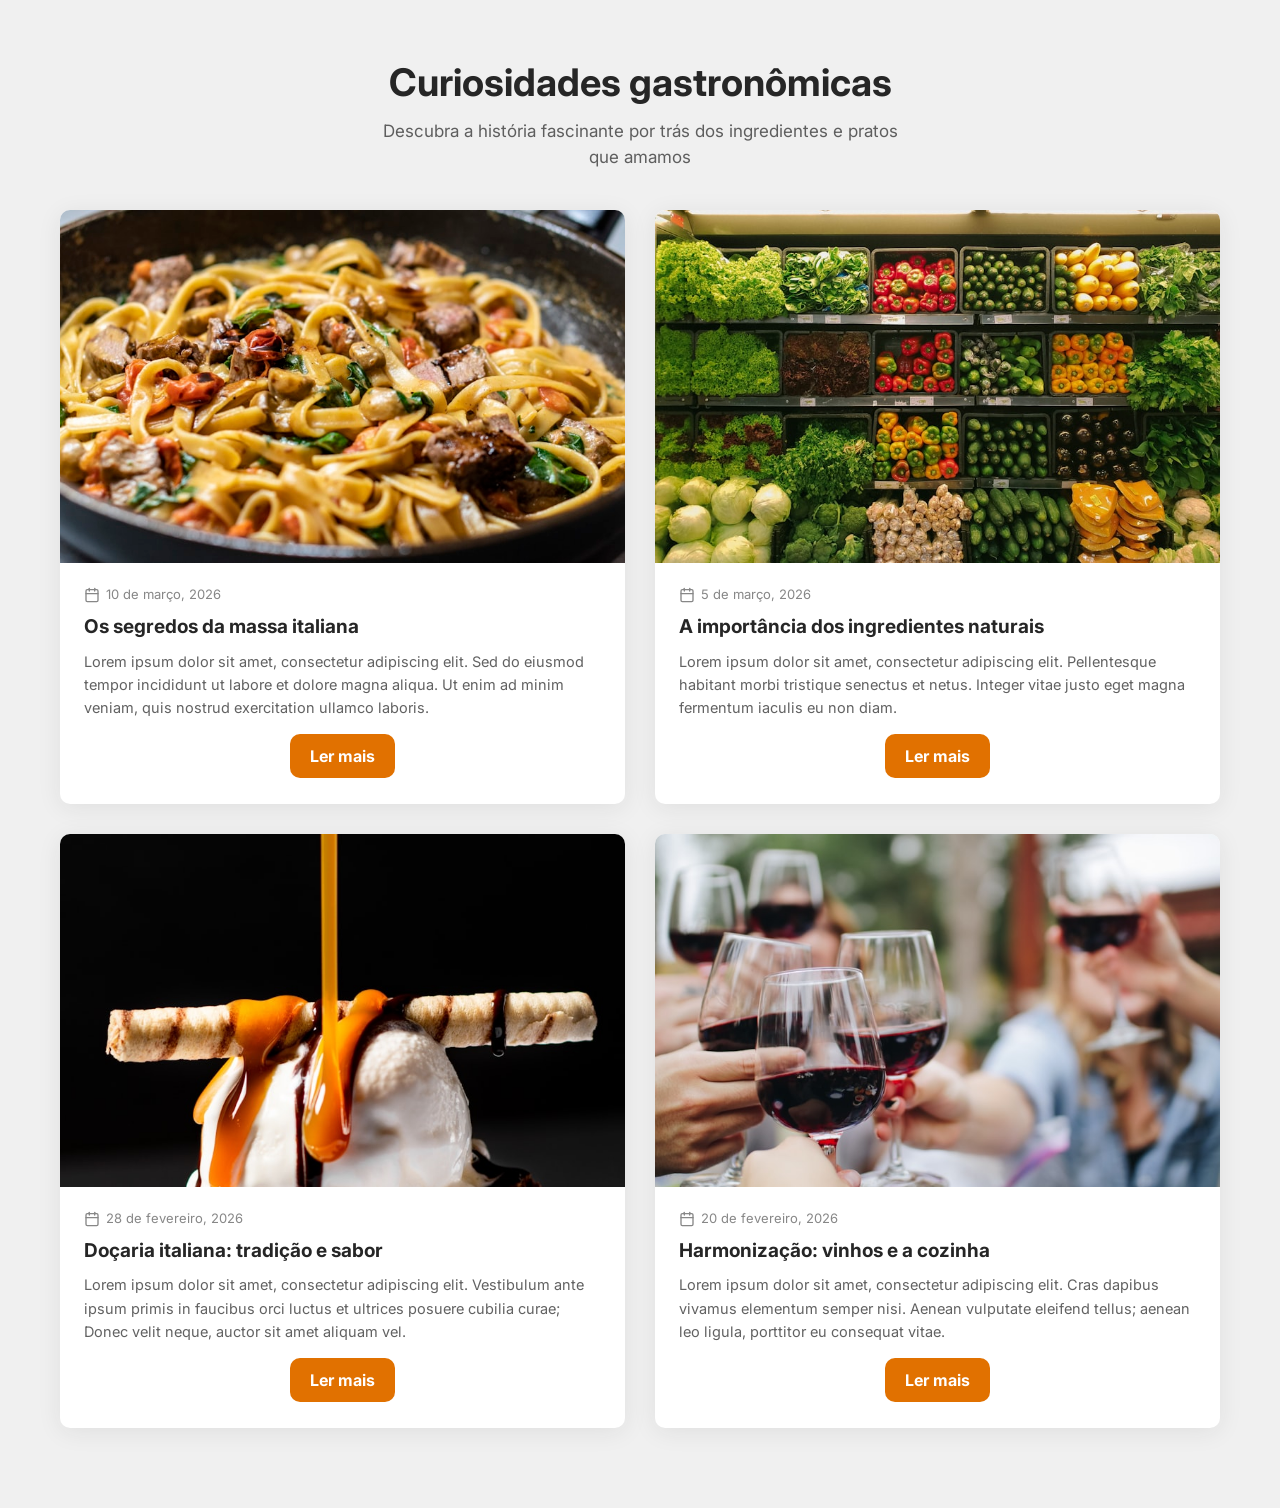
==== blog.html @ 9b5b537d "criação da página de blog" ====
<!doctype html>
<html lang="pt-br">
  <head>
    <meta charset="UTF-8" />
    <meta name="viewport" content="width=device-width, initial-scale=1.0" />
    <title>Restaurante do Apollo</title>
    <link rel="stylesheet" href="styles/blog.css" />
  </head>
  <body>
    <section id="blog-hero" class="blog-hero">
      <h1>Curiosidades gastronômicas</h1>
      <p class="blog-hero__subtitle">
        Descubra a história fascinante por trás dos ingredientes e pratos que
        amamos
      </p>
    </section>
    <section id="blog-posts" class="blog-posts" aria-label="Lista de artigos">
      <div class="blog-grid">
        <article class="blog-card">
          <figure class="blog-card__media">
            <img
              src="assets/blog-massa.jpg"
              alt="Penne ao molho de tomate com manjericão fresco."
              width="800"
              height="520"
              loading="lazy"
              decoding="async"
            />
          </figure>
          <div class="blog-card__body">
            <p class="blog-card__date">
              <img
                class="blog-card__date-icon"
                src="assets/icons/blog-calendario.svg"
                alt=""
                width="16"
                height="16"
                decoding="async"
              />
              <span>10 de março, 2026</span>
            </p>
            <h2 class="blog-card__title">Os segredos da massa italiana</h2>
            <p class="blog-card__excerpt">
              Lorem ipsum dolor sit amet, consectetur adipiscing elit. Sed do
              eiusmod tempor incididunt ut labore et dolore magna aliqua. Ut
              enim ad minim veniam, quis nostrud exercitation ullamco laboris.
            </p>
            <a class="button blog-card__cta" href="#">Ler mais</a>
          </div>
        </article>
        <article class="blog-card">
          <figure class="blog-card__media">
            <img
              src="assets/blog-ingredientes.jpg"
              alt="Temperos e ervas frescas para a cozinha italiana."
              width="800"
              height="520"
              loading="lazy"
              decoding="async"
            />
          </figure>
          <div class="blog-card__body">
            <p class="blog-card__date">
              <img
                class="blog-card__date-icon"
                src="assets/icons/blog-calendario.svg"
                alt=""
                width="16"
                height="16"
                decoding="async"
              />
              <span>5 de março, 2026</span>
            </p>
            <h2 class="blog-card__title">
              A importância dos ingredientes naturais
            </h2>
            <p class="blog-card__excerpt">
              Lorem ipsum dolor sit amet, consectetur adipiscing elit.
              Pellentesque habitant morbi tristique senectus et netus. Integer
              vitae justo eget magna fermentum iaculis eu non diam.
            </p>
            <a class="button blog-card__cta" href="#">Ler mais</a>
          </div>
        </article>
        <article class="blog-card">
          <figure class="blog-card__media">
            <img
              src="assets/blog-doce.jpg"
              alt="Sobremesa de chocolate com morangos."
              width="800"
              height="520"
              loading="lazy"
              decoding="async"
            />
          </figure>
          <div class="blog-card__body">
            <p class="blog-card__date">
              <img
                class="blog-card__date-icon"
                src="assets/icons/blog-calendario.svg"
                alt=""
                width="16"
                height="16"
                decoding="async"
              />
              <span>28 de fevereiro, 2026</span>
            </p>
            <h2 class="blog-card__title">Doçaria italiana: tradição e sabor</h2>
            <p class="blog-card__excerpt">
              Lorem ipsum dolor sit amet, consectetur adipiscing elit.
              Vestibulum ante ipsum primis in faucibus orci luctus et ultrices
              posuere cubilia curae; Donec velit neque, auctor sit amet aliquam
              vel.
            </p>
            <a class="button blog-card__cta" href="#">Ler mais</a>
          </div>
        </article>
        <article class="blog-card">
          <figure class="blog-card__media">
            <img
              src="assets/blog-vinho.jpg"
              alt="Vinho tinto sendo servido em taça."
              width="800"
              height="520"
              loading="lazy"
              decoding="async"
            />
          </figure>
          <div class="blog-card__body">
            <p class="blog-card__date">
              <img
                class="blog-card__date-icon"
                src="assets/icons/blog-calendario.svg"
                alt=""
                width="16"
                height="16"
                decoding="async"
              />
              <span>20 de fevereiro, 2026</span>
            </p>
            <h2 class="blog-card__title">Harmonização: vinhos e a cozinha</h2>
            <p class="blog-card__excerpt">
              Lorem ipsum dolor sit amet, consectetur adipiscing elit. Cras
              dapibus vivamus elementum semper nisi. Aenean vulputate eleifend
              tellus; aenean leo ligula, porttitor eu consequat vitae.
            </p>
            <a class="button blog-card__cta" href="#">Ler mais</a>
          </div>
        </article>
      </div>
    </section>
  </body>
</html>
---- styles/blog.css ----
@import url("https://fonts.googleapis.com/css2?family=Inter:ital,opsz,wght@0,14..32,100..900;1,14..32,100..900&display=swap");

:root {
  --dark-orange-color: #e17100;
  --dark-orange-hover: #c55f00;
  --light-orange-color: #fef3c6;
  --black-color: #262626;
  --gray-color: #f0f0f0;
}

* {
  margin: 0;
  padding: 0;
  box-sizing: border-box;
  font-family: "Inter", sans-serif;
}

html {
  font-size: 62.5%;
}

body {
  font-size: 1.6rem;
  background-color: var(--gray-color);
  color: var(--black-color);
  line-height: 1.5;
}

.blog-hero {
  padding: 6rem 2rem 4rem;
  text-align: center;
  max-width: 72rem;
  margin: 0 auto;
}

.blog-hero h1 {
  font-size: clamp(2.8rem, 4vw, 3.8rem);
  font-weight: 700;
  color: var(--black-color);
  margin-bottom: 1.2rem;
  line-height: 1.2;
}

.blog-hero__subtitle {
  font-size: 1.7rem;
  font-weight: 400;
  color: var(--black-color);
  opacity: 0.72;
  line-height: 1.55;
  max-width: 52rem;
  margin: 0 auto;
}

.blog-posts {
  padding: 0 2rem 8rem;
  max-width: 120rem;
  margin: 0 auto;
}

.blog-grid {
  display: grid;
  grid-template-columns: repeat(2, 1fr);
  gap: 3rem;
  align-items: stretch;
}

.blog-card {
  background-color: #fff;
  border-radius: 1rem;
  box-shadow: 0 0.4rem 2.4rem rgba(38, 38, 38, 0.08);
  overflow: hidden;
  display: flex;
  flex-direction: column;
}

.blog-card__media {
  margin: 0;
  overflow: hidden;
  aspect-ratio: 16 / 10;
}

.blog-card__media img {
  width: 100%;
  height: 100%;
  display: block;
  object-fit: cover;
  object-position: center;
}

.blog-card__body {
  padding: 2.2rem 2.4rem 2.6rem;
  display: flex;
  flex-direction: column;
  flex-grow: 1;
}

.blog-card__date {
  display: flex;
  align-items: center;
  gap: 0.6rem;
  font-size: 1.3rem;
  color: var(--black-color);
  opacity: 0.55;
  margin-bottom: 1rem;
}

.blog-card__date-icon {
  flex-shrink: 0;
  width: 1.6rem;
  height: 1.6rem;
  display: block;
  object-fit: contain;
}

.blog-card__title {
  font-size: 1.9rem;
  font-weight: 700;
  color: var(--black-color);
  margin-bottom: 1rem;
  line-height: 1.3;
}

.blog-card__excerpt {
  font-size: 1.45rem;
  color: var(--black-color);
  opacity: 0.72;
  line-height: 1.6;
  flex-grow: 1;
}

.button {
  border: none;
  background-color: var(--dark-orange-color);
  color: white;
  font-weight: 700;
  font-size: 1.6rem;
  padding: 1rem 2rem;
  border-radius: 10px;
  cursor: pointer;
  transition: background-color 0.2s ease;
}

.button:hover {
  background-color: var(--dark-orange-hover);
}

a.button {
  text-decoration: none;
}

.blog-card__cta {
  display: block;
  width: fit-content;
  margin: 1.5rem auto 0;
  text-align: center;
}

@media (max-width: 768px) {
  .blog-hero {
    padding: 4rem 1.6rem 3rem;
  }

  .blog-posts {
    padding: 0 1.6rem 6rem;
  }

  .blog-grid {
    grid-template-columns: 1fr;
    gap: 2.5rem;
  }
}
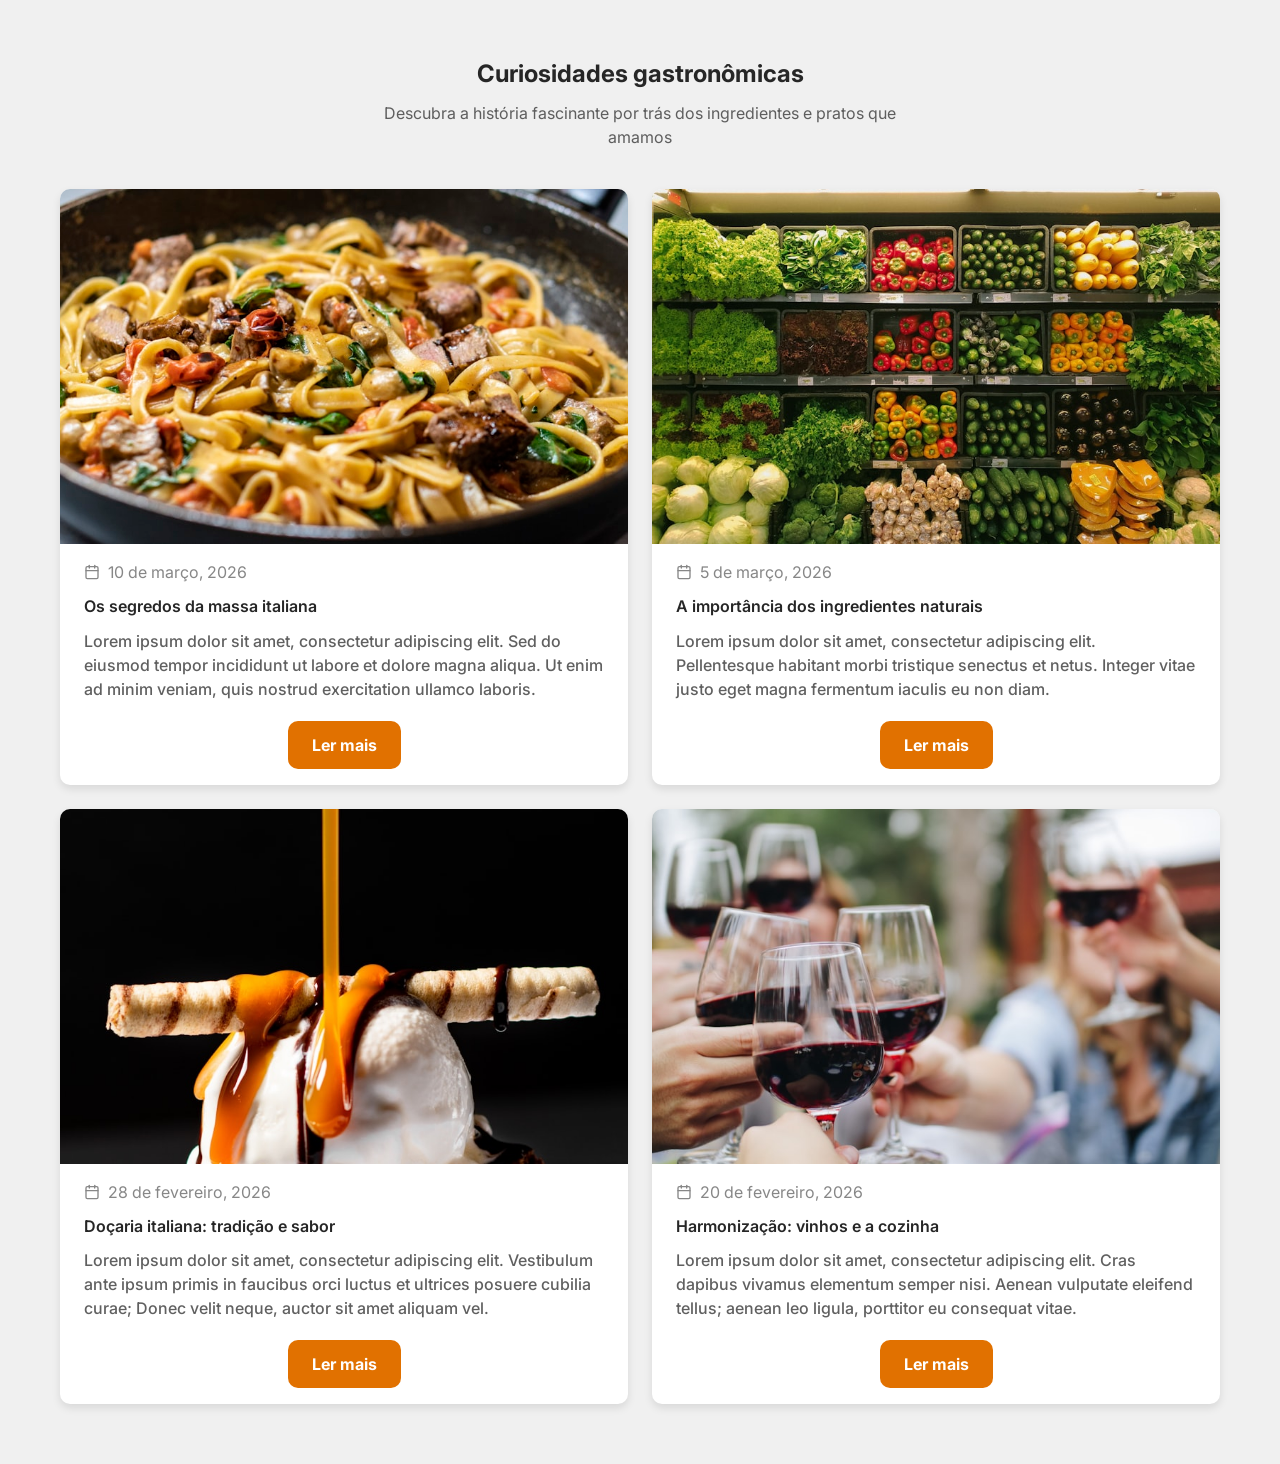
==== commit 5ebccf9a: "refatoração completa do front-end" ====
--- a/blog.html
+++ b/blog.html
@@ -3,151 +3,162 @@
   <head>
     <meta charset="UTF-8" />
     <meta name="viewport" content="width=device-width, initial-scale=1.0" />
-    <title>Restaurante do Apollo</title>
+    <title>Blog - Apollo Restaurante</title>
+    <link rel="stylesheet" href="styles/global.css" />
     <link rel="stylesheet" href="styles/blog.css" />
   </head>
   <body>
-    <section id="blog-hero" class="blog-hero">
-      <h1>Curiosidades gastronômicas</h1>
-      <p class="blog-hero__subtitle">
-        Descubra a história fascinante por trás dos ingredientes e pratos que
-        amamos
-      </p>
-    </section>
-    <section id="blog-posts" class="blog-posts" aria-label="Lista de artigos">
-      <div class="blog-grid">
-        <article class="blog-card">
-          <figure class="blog-card__media">
-            <img
-              src="assets/blog-massa.jpg"
-              alt="Penne ao molho de tomate com manjericão fresco."
-              width="800"
-              height="520"
-              loading="lazy"
-              decoding="async"
-            />
-          </figure>
-          <div class="blog-card__body">
-            <p class="blog-card__date">
+    <main>
+      <section class="blog-banner">
+        <h1>Curiosidades gastronômicas</h1>
+        <p class="blog-banner__subtitle">
+          Descubra a história fascinante por trás dos ingredientes e pratos que
+          amamos
+        </p>
+      </section>
+
+      <section class="blog-list">
+        <div class="blog-grid">
+          <article class="blog-card">
+            <figure class="blog-card__media">
               <img
-                class="blog-card__date-icon"
-                src="assets/icons/blog-calendario.svg"
-                alt=""
-                width="16"
-                height="16"
+                src="assets/images/blog/post-pasta.jpg"
+                alt="Penne ao molho de tomate com manjericão fresco."
+                width="800"
+                height="520"
+                loading="lazy"
                 decoding="async"
               />
-              <span>10 de março, 2026</span>
-            </p>
-            <h2 class="blog-card__title">Os segredos da massa italiana</h2>
-            <p class="blog-card__excerpt">
-              Lorem ipsum dolor sit amet, consectetur adipiscing elit. Sed do
-              eiusmod tempor incididunt ut labore et dolore magna aliqua. Ut
-              enim ad minim veniam, quis nostrud exercitation ullamco laboris.
-            </p>
-            <a class="button blog-card__cta" href="#">Ler mais</a>
-          </div>
-        </article>
-        <article class="blog-card">
-          <figure class="blog-card__media">
-            <img
-              src="assets/blog-ingredientes.jpg"
-              alt="Temperos e ervas frescas para a cozinha italiana."
-              width="800"
-              height="520"
-              loading="lazy"
-              decoding="async"
-            />
-          </figure>
-          <div class="blog-card__body">
-            <p class="blog-card__date">
+            </figure>
+            <div class="blog-card__body">
+              <p class="blog-card__date">
+                <img
+                  class="blog-card__date-icon"
+                  src="assets/icons/blog/calendar.svg"
+                  alt=""
+                  width="16"
+                  height="16"
+                  decoding="async"
+                />
+                <span>10 de março, 2026</span>
+              </p>
+              <h2 class="blog-card__title">Os segredos da massa italiana</h2>
+              <p class="blog-card__excerpt">
+                Lorem ipsum dolor sit amet, consectetur adipiscing elit. Sed do
+                eiusmod tempor incididunt ut labore et dolore magna aliqua. Ut
+                enim ad minim veniam, quis nostrud exercitation ullamco laboris.
+              </p>
+              <a class="button blog-card__action" href="article-detail.html"
+                >Ler mais</a
+              >
+            </div>
+          </article>
+
+          <article class="blog-card">
+            <figure class="blog-card__media">
               <img
-                class="blog-card__date-icon"
-                src="assets/icons/blog-calendario.svg"
-                alt=""
-                width="16"
-                height="16"
+                src="assets/images/blog/post-ingredients.jpg"
+                alt="Temperos e ervas frescas para a cozinha italiana."
+                width="800"
+                height="520"
+                loading="lazy"
                 decoding="async"
               />
-              <span>5 de março, 2026</span>
-            </p>
-            <h2 class="blog-card__title">
-              A importância dos ingredientes naturais
-            </h2>
-            <p class="blog-card__excerpt">
-              Lorem ipsum dolor sit amet, consectetur adipiscing elit.
-              Pellentesque habitant morbi tristique senectus et netus. Integer
-              vitae justo eget magna fermentum iaculis eu non diam.
-            </p>
-            <a class="button blog-card__cta" href="#">Ler mais</a>
-          </div>
-        </article>
-        <article class="blog-card">
-          <figure class="blog-card__media">
-            <img
-              src="assets/blog-doce.jpg"
-              alt="Sobremesa de chocolate com morangos."
-              width="800"
-              height="520"
-              loading="lazy"
-              decoding="async"
-            />
-          </figure>
-          <div class="blog-card__body">
-            <p class="blog-card__date">
+            </figure>
+            <div class="blog-card__body">
+              <p class="blog-card__date">
+                <img
+                  class="blog-card__date-icon"
+                  src="assets/icons/blog/calendar.svg"
+                  alt=""
+                  width="16"
+                  height="16"
+                  decoding="async"
+                />
+                <span>5 de março, 2026</span>
+              </p>
+              <h2 class="blog-card__title">
+                A importância dos ingredientes naturais
+              </h2>
+              <p class="blog-card__excerpt">
+                Lorem ipsum dolor sit amet, consectetur adipiscing elit.
+                Pellentesque habitant morbi tristique senectus et netus. Integer
+                vitae justo eget magna fermentum iaculis eu non diam.
+              </p>
+              <a class="button blog-card__action" href="#">Ler mais</a>
+            </div>
+          </article>
+
+          <article class="blog-card">
+            <figure class="blog-card__media">
               <img
-                class="blog-card__date-icon"
-                src="assets/icons/blog-calendario.svg"
-                alt=""
-                width="16"
-                height="16"
+                src="assets/images/blog/post-dessert.jpg"
+                alt="Sobremesa de chocolate com morangos."
+                width="800"
+                height="520"
+                loading="lazy"
                 decoding="async"
               />
-              <span>28 de fevereiro, 2026</span>
-            </p>
-            <h2 class="blog-card__title">Doçaria italiana: tradição e sabor</h2>
-            <p class="blog-card__excerpt">
-              Lorem ipsum dolor sit amet, consectetur adipiscing elit.
-              Vestibulum ante ipsum primis in faucibus orci luctus et ultrices
-              posuere cubilia curae; Donec velit neque, auctor sit amet aliquam
-              vel.
-            </p>
-            <a class="button blog-card__cta" href="#">Ler mais</a>
-          </div>
-        </article>
-        <article class="blog-card">
-          <figure class="blog-card__media">
-            <img
-              src="assets/blog-vinho.jpg"
-              alt="Vinho tinto sendo servido em taça."
-              width="800"
-              height="520"
-              loading="lazy"
-              decoding="async"
-            />
-          </figure>
-          <div class="blog-card__body">
-            <p class="blog-card__date">
+            </figure>
+            <div class="blog-card__body">
+              <p class="blog-card__date">
+                <img
+                  class="blog-card__date-icon"
+                  src="assets/icons/blog/calendar.svg"
+                  alt=""
+                  width="16"
+                  height="16"
+                  decoding="async"
+                />
+                <span>28 de fevereiro, 2026</span>
+              </p>
+              <h2 class="blog-card__title">
+                Doçaria italiana: tradição e sabor
+              </h2>
+              <p class="blog-card__excerpt">
+                Lorem ipsum dolor sit amet, consectetur adipiscing elit.
+                Vestibulum ante ipsum primis in faucibus orci luctus et ultrices
+                posuere cubilia curae; Donec velit neque, auctor sit amet
+                aliquam vel.
+              </p>
+              <a class="button blog-card__action" href="#">Ler mais</a>
+            </div>
+          </article>
+
+          <article class="blog-card">
+            <figure class="blog-card__media">
               <img
-                class="blog-card__date-icon"
-                src="assets/icons/blog-calendario.svg"
-                alt=""
-                width="16"
-                height="16"
+                src="assets/images/blog/post-wine.jpg"
+                alt="Vinho tinto sendo servido em taça."
+                width="800"
+                height="520"
+                loading="lazy"
                 decoding="async"
               />
-              <span>20 de fevereiro, 2026</span>
-            </p>
-            <h2 class="blog-card__title">Harmonização: vinhos e a cozinha</h2>
-            <p class="blog-card__excerpt">
-              Lorem ipsum dolor sit amet, consectetur adipiscing elit. Cras
-              dapibus vivamus elementum semper nisi. Aenean vulputate eleifend
-              tellus; aenean leo ligula, porttitor eu consequat vitae.
-            </p>
-            <a class="button blog-card__cta" href="#">Ler mais</a>
-          </div>
-        </article>
-      </div>
-    </section>
+            </figure>
+            <div class="blog-card__body">
+              <p class="blog-card__date">
+                <img
+                  class="blog-card__date-icon"
+                  src="assets/icons/blog/calendar.svg"
+                  alt=""
+                  width="16"
+                  height="16"
+                  decoding="async"
+                />
+                <span>20 de fevereiro, 2026</span>
+              </p>
+              <h2 class="blog-card__title">Harmonização: vinhos e a cozinha</h2>
+              <p class="blog-card__excerpt">
+                Lorem ipsum dolor sit amet, consectetur adipiscing elit. Cras
+                dapibus vivamus elementum semper nisi. Aenean vulputate eleifend
+                tellus; aenean leo ligula, porttitor eu consequat vitae.
+              </p>
+              <a class="button blog-card__action" href="#">Ler mais</a>
+            </div>
+          </article>
+        </div>
+      </section>
+    </main>
   </body>
 </html>
--- a/styles/global.css
+++ b/styles/global.css
@@ -0,0 +1,171 @@
+@import url("https://fonts.googleapis.com/css2?family=Inter:ital,opsz,wght@0,14..32,100..900;1,14..32,100..900&display=swap");
+
+:root {
+  --color-orange: #e17100;
+  --color-orange-hover: #c55f00;
+  --color-light-orange: #fef3c6;
+  --color-black: #262626;
+  --color-gray: #f0f0f0;
+  --color-white: #fff;
+
+  /* Espaçamento (base 1.6rem ≈ rhythm) */
+  --space-xs: 0.8rem;
+  --space-sm: 1.2rem;
+  --space-md: 1.6rem;
+  --space-lg: 2.4rem;
+  --space-xl: 4rem;
+  --space-2xl: 6rem;
+  --section-inline: 2rem;
+  --section-block: var(--space-2xl);
+  --container-max: 120rem;
+  --radius-md: 1rem;
+  --gap-section: var(--space-lg);
+  --gap-grid: var(--space-lg);
+  --stack-gap: var(--space-md);
+}
+
+*,
+*::before,
+*::after {
+  margin: 0;
+  padding: 0;
+  box-sizing: border-box;
+}
+
+html {
+  font-size: 62.5%;
+  /* clip não força overflow-y: auto (ao contrário de hidden), evita 2ª barra vertical */
+  overflow-x: clip;
+}
+
+@supports not (overflow: clip) {
+  html {
+    overflow-x: hidden;
+  }
+}
+
+body {
+  font-family: "Inter", sans-serif;
+  font-size: 1.6rem;
+  color: var(--color-black);
+  line-height: 1.5;
+}
+
+img {
+  display: block;
+  max-width: 100%;
+  height: auto;
+}
+
+.button {
+  display: inline-block;
+  border: none;
+  background-color: var(--color-orange);
+  color: var(--color-white);
+  font-family: inherit;
+  font-weight: 700;
+  font-size: inherit;
+  padding: var(--space-sm) var(--space-lg);
+  border-radius: var(--radius-md);
+  cursor: pointer;
+  text-decoration: none;
+  text-align: center;
+  transition: background-color 0.2s ease;
+}
+
+.button:hover {
+  background-color: var(--color-orange-hover);
+}
+
+/* ---- Títulos de seção (preferir h2 + classe para hierarquia da página) ---- */
+.section-heading {
+  font-size: 2.4rem;
+  font-weight: 700;
+  line-height: 1.2;
+  color: var(--color-black);
+  text-align: center;
+  margin: 0 0 var(--space-xl);
+}
+
+@media (min-width: 686px) {
+  .section-heading {
+    font-size: 3.5vw;
+  }
+}
+
+@media (min-width: 914px) {
+  .section-heading {
+    font-size: 3.2rem;
+  }
+}
+
+/* ---- Lista de cards (flex + wrap): quebra linha conforme a quantidade e a largura ---- */
+.card-list {
+  width: 100%;
+  display: flex;
+  flex-wrap: wrap;
+  gap: var(--gap-grid);
+  justify-content: center;
+  align-items: stretch;
+}
+
+/* Itens: base ~300px (30rem com root 62.5%) antes de quebrar linha */
+.card-list > * {
+  flex: 1 1 28rem;
+  min-width: 0;
+  max-width: 100%;
+}
+
+/* Card com ícone circular (destaques, MVV, serviços) */
+.feature-card {
+  background-color: var(--color-white);
+  min-width: 0;
+  border-radius: var(--radius-md);
+  box-shadow: 0 0.4rem 0.8rem rgba(0, 0, 0, 0.1);
+  display: flex;
+  flex-direction: column;
+  align-items: center;
+  text-align: center;
+  gap: var(--gap-section);
+  padding: var(--space-xl) var(--space-lg);
+  border: 0.4rem solid transparent;
+  transition: border-color 0.3s ease;
+}
+
+.feature-card--hover:hover {
+  border-color: var(--color-orange);
+}
+
+.feature-card__icon {
+  width: 6rem;
+  height: 6rem;
+  border-radius: 50%;
+  background-color: var(--color-light-orange);
+  display: flex;
+  align-items: center;
+  justify-content: center;
+  flex-shrink: 0;
+}
+
+.feature-card__icon img {
+  width: 3rem;
+  height: 3rem;
+}
+
+.feature-card__label {
+  font-weight: 600;
+  line-height: 1.3;
+  color: var(--color-black);
+  margin: 0;
+  text-align: center;
+  width: 100%;
+}
+
+.feature-card__text {
+  color: #606060;
+  font-weight: 500;
+  line-height: 1.5;
+  margin: 0;
+  text-align: center;
+  width: 100%;
+}
--- a/styles/blog.css
+++ b/styles/blog.css
@@ -1,76 +1,58 @@
-@import url("https://fonts.googleapis.com/css2?family=Inter:ital,opsz,wght@0,14..32,100..900;1,14..32,100..900&display=swap");
-
-:root {
-  --dark-orange-color: #e17100;
-  --dark-orange-hover: #c55f00;
-  --light-orange-color: #fef3c6;
-  --black-color: #262626;
-  --gray-color: #f0f0f0;
+body {
+  background-color: var(--color-gray);
 }
 
-* {
-  margin: 0;
-  padding: 0;
-  box-sizing: border-box;
-  font-family: "Inter", sans-serif;
-}
-
-html {
-  font-size: 62.5%;
-}
-
-body {
-  font-size: 1.6rem;
-  background-color: var(--gray-color);
-  color: var(--black-color);
-  line-height: 1.5;
-}
-
-.blog-hero {
-  padding: 6rem 2rem 4rem;
+.blog-banner {
+  padding: var(--section-block) var(--section-inline) var(--space-xl);
   text-align: center;
   max-width: 72rem;
   margin: 0 auto;
+  width: 100%;
 }
 
-.blog-hero h1 {
-  font-size: clamp(2.8rem, 4vw, 3.8rem);
+.blog-banner h1 {
   font-weight: 700;
-  color: var(--black-color);
-  margin-bottom: 1.2rem;
+  color: var(--color-black);
+  margin-bottom: var(--space-sm);
   line-height: 1.2;
 }
 
-.blog-hero__subtitle {
-  font-size: 1.7rem;
+.blog-banner__subtitle {
   font-weight: 400;
-  color: var(--black-color);
+  color: var(--color-black);
   opacity: 0.72;
-  line-height: 1.55;
+  line-height: 1.5;
   max-width: 52rem;
   margin: 0 auto;
 }
 
-.blog-posts {
-  padding: 0 2rem 8rem;
-  max-width: 120rem;
+.blog-list {
+  padding: 0 var(--section-inline) var(--space-2xl);
+  max-width: var(--container-max);
   margin: 0 auto;
+  width: 100%;
 }
 
 .blog-grid {
   display: grid;
   grid-template-columns: repeat(2, 1fr);
-  gap: 3rem;
+  gap: var(--gap-grid);
+  width: 100%;
   align-items: stretch;
 }
 
+.blog-grid > * {
+  min-width: 0;
+}
+
 .blog-card {
-  background-color: #fff;
-  border-radius: 1rem;
-  box-shadow: 0 0.4rem 2.4rem rgba(38, 38, 38, 0.08);
+  background-color: var(--color-white);
+  border-radius: var(--radius-md);
+  box-shadow: 0 0.4rem 0.8rem rgba(0, 0, 0, 0.1);
   overflow: hidden;
   display: flex;
   flex-direction: column;
+  min-width: 0;
 }
 
 .blog-card__media {
@@ -82,90 +64,68 @@
 .blog-card__media img {
   width: 100%;
   height: 100%;
-  display: block;
   object-fit: cover;
   object-position: center;
 }
 
 .blog-card__body {
-  padding: 2.2rem 2.4rem 2.6rem;
+  padding: var(--space-md) var(--space-lg);
   display: flex;
   flex-direction: column;
   flex-grow: 1;
+  gap: var(--space-sm);
 }
 
 .blog-card__date {
   display: flex;
   align-items: center;
-  gap: 0.6rem;
-  font-size: 1.3rem;
-  color: var(--black-color);
+  gap: var(--space-xs);
+  color: var(--color-black);
   opacity: 0.55;
-  margin-bottom: 1rem;
+  margin: 0;
 }
 
 .blog-card__date-icon {
   flex-shrink: 0;
   width: 1.6rem;
   height: 1.6rem;
-  display: block;
   object-fit: contain;
 }
 
 .blog-card__title {
-  font-size: 1.9rem;
-  font-weight: 700;
-  color: var(--black-color);
-  margin-bottom: 1rem;
+  font-size: inherit;
+  font-family: inherit;
+  font-weight: 600;
+  color: var(--color-black);
   line-height: 1.3;
+  margin: 0;
 }
 
 .blog-card__excerpt {
-  font-size: 1.45rem;
-  color: var(--black-color);
-  opacity: 0.72;
-  line-height: 1.6;
+  color: #606060;
+  font-weight: 500;
+  line-height: 1.5;
   flex-grow: 1;
+  margin: 0;
 }
 
-.button {
-  border: none;
-  background-color: var(--dark-orange-color);
-  color: white;
-  font-weight: 700;
-  font-size: 1.6rem;
-  padding: 1rem 2rem;
-  border-radius: 10px;
-  cursor: pointer;
-  transition: background-color 0.2s ease;
-}
-
-.button:hover {
-  background-color: var(--dark-orange-hover);
-}
-
-a.button {
-  text-decoration: none;
-}
-
-.blog-card__cta {
+.blog-card__action {
   display: block;
   width: fit-content;
-  margin: 1.5rem auto 0;
+  margin: var(--space-xs) auto 0;
   text-align: center;
 }
 
 @media (max-width: 768px) {
-  .blog-hero {
-    padding: 4rem 1.6rem 3rem;
+  .blog-banner {
+    padding: var(--space-xl) 1.6rem var(--gap-section);
   }
 
-  .blog-posts {
-    padding: 0 1.6rem 6rem;
+  .blog-list {
+    padding: 0 1.6rem var(--space-xl);
   }
 
   .blog-grid {
     grid-template-columns: 1fr;
-    gap: 2.5rem;
   }
 }
